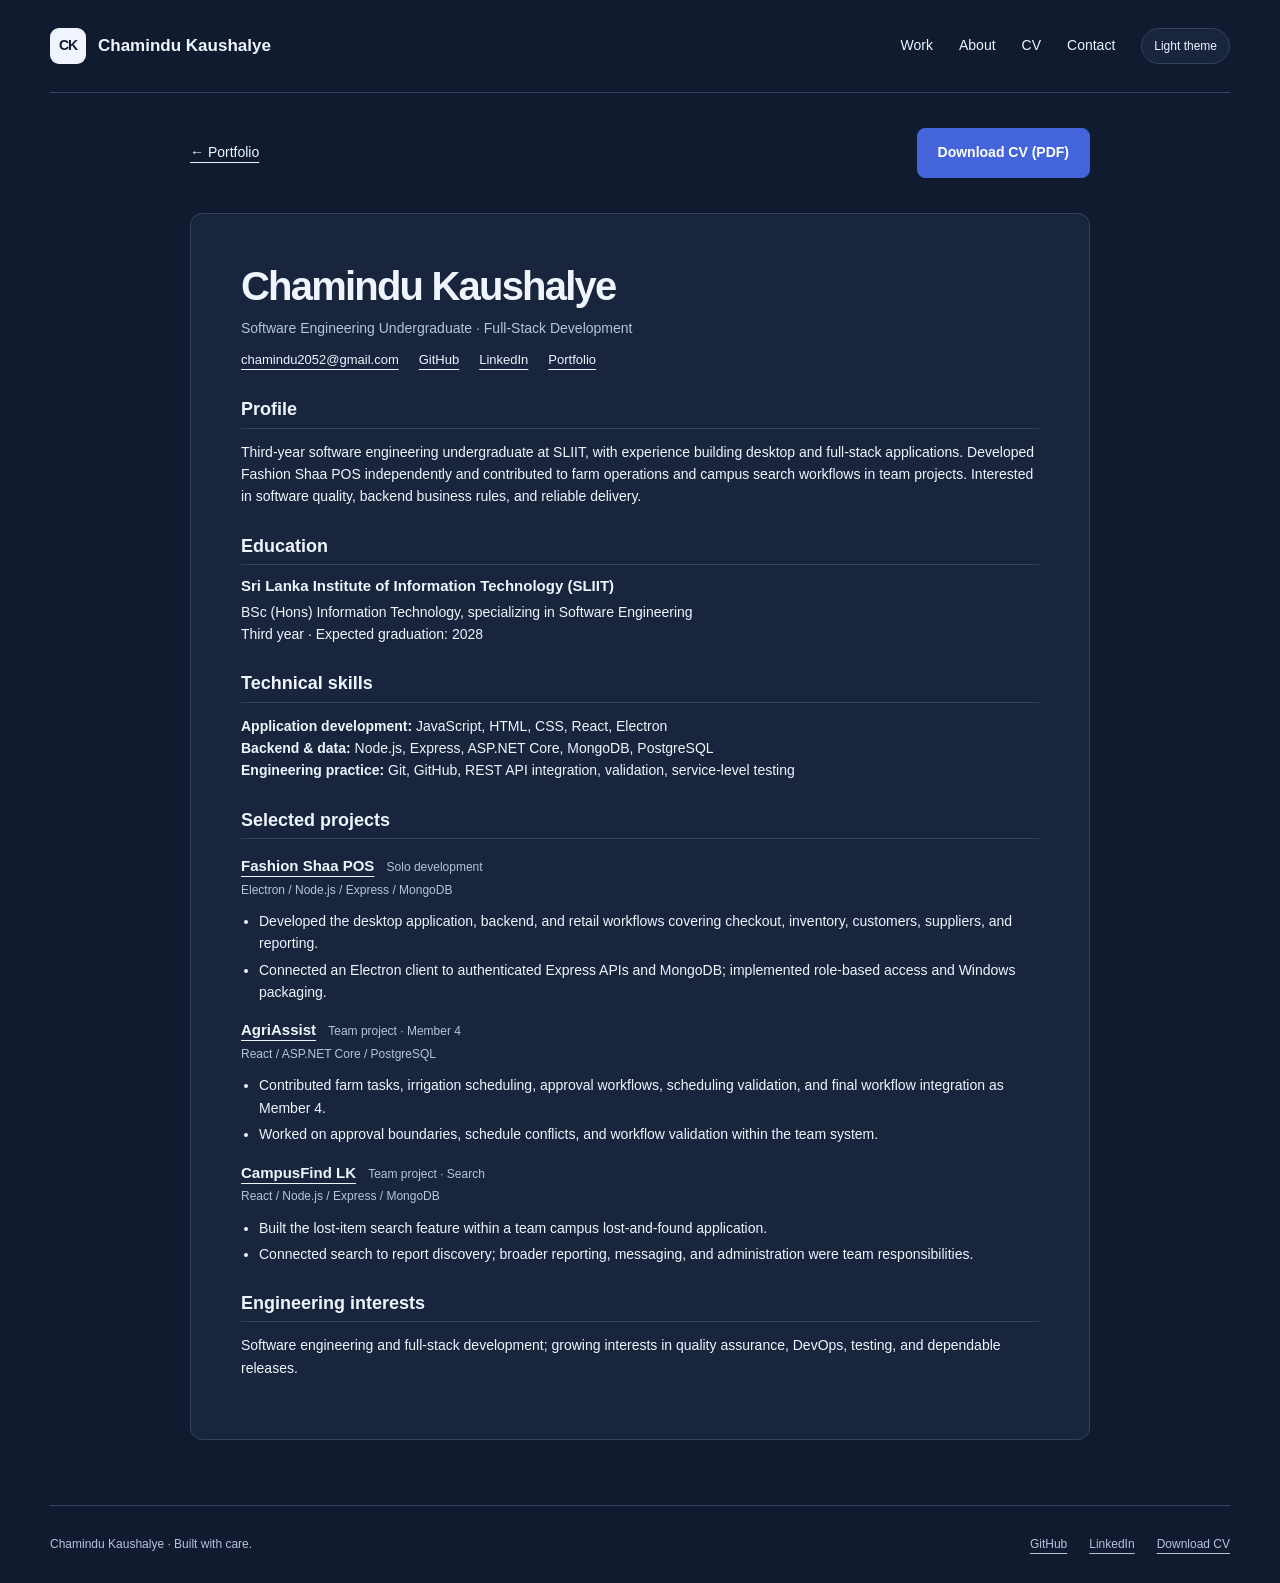
==== cv.html @ 10dbf145 "Build engineering workbench portfolio with project case studies and CV" ====
<!doctype html><html lang="en"><head><meta charset="utf-8"><meta name="viewport" content="width=device-width,initial-scale=1"><title>CV | Chamindu Kaushalye</title><meta name="description" content="Education, skills, and selected projects by Chamindu Kaushalye."><meta name="theme-color" content="#101b30"><meta property="og:title" content="CV | Chamindu Kaushalye"><meta property="og:description" content="Education, skills, and selected projects by Chamindu Kaushalye."><meta property="og:type" content="website"><meta property="og:url" content="https://kaushalye1234.github.io/Personal-Portfolio-Website/cv.html"><meta property="og:image" content="https://kaushalye1234.github.io/Personal-Portfolio-Website/assets/pos-checkout.png"><meta name="twitter:card" content="summary_large_image"><link rel="canonical" href="https://kaushalye1234.github.io/Personal-Portfolio-Website/cv.html"><link rel="icon" href="favicon.svg"><link rel="stylesheet" href="style.css"><script src="script.js" defer></script></head><body><a class="skip" href="#main">Skip to content</a><header class="site-header wrap"><a class="brand" href="index.html"><span class="brand-icon" aria-hidden="true">CK</span><span>Chamindu Kaushalye</span></a><nav aria-label="Main"><a href="index.html#work">Work</a><a href="index.html#about">About</a><a href="cv.html">CV</a><a href="index.html#contact">Contact</a><button class="theme-toggle" type="button" hidden>Light theme</button></nav></header><main id="main" class="wrap cv-page"><div class="cv-toolbar"><a href="index.html">← Portfolio</a><a class="button primary" href="assets/Chamindu-Kaushalye-CV.pdf" download>Download CV (PDF)</a></div><article class="resume"><h1>Chamindu Kaushalye</h1><p class="resume-title">Software Engineering Undergraduate · Full-Stack Development</p><div class="resume-links"><a href="mailto:chamindu2052@gmail.com">chamindu2052@gmail.com</a><a href="https://github.com/kaushalye1234">GitHub</a><a href="https://www.linkedin.com/in/chamindu-kaushalya-gunarathne-991829351/">LinkedIn</a><a href="https://kaushalye1234.github.io/Personal-Portfolio-Website/">Portfolio</a></div><section><h2>Profile</h2><p>Third-year software engineering undergraduate at SLIIT, with experience building desktop and full-stack applications. Developed Fashion Shaa POS independently and contributed to farm operations and campus search workflows in team projects. Interested in software quality, backend business rules, and reliable delivery.</p></section><section><h2>Education</h2><h3>Sri Lanka Institute of Information Technology (SLIIT)</h3><p>BSc (Hons) Information Technology, specializing in Software Engineering<br>Third year · Expected graduation: 2028</p></section><section><h2>Technical skills</h2><p><strong>Application development:</strong> JavaScript, HTML, CSS, React, Electron<br><strong>Backend & data:</strong> Node.js, Express, ASP.NET Core, MongoDB, PostgreSQL<br><strong>Engineering practice:</strong> Git, GitHub, REST API integration, validation, service-level testing</p></section><section><h2>Selected projects</h2><div class="resume-project"><h3><a href="https://github.com/kaushalye1234/POS-">Fashion Shaa POS</a> <span>Solo development</span></h3><p class="resume-stack">Electron / Node.js / Express / MongoDB</p><ul><li>Developed the desktop application, backend, and retail workflows covering checkout, inventory, customers, suppliers, and reporting.</li><li>Connected an Electron client to authenticated Express APIs and MongoDB; implemented role-based access and Windows packaging.</li></ul></div><div class="resume-project"><h3><a href="https://github.com/kaushalye1234/Intelligent-Pre-Cultivation-Farm-Planning-and-Management-System">AgriAssist</a> <span>Team project · Member 4</span></h3><p class="resume-stack">React / ASP.NET Core / PostgreSQL</p><ul><li>Contributed farm tasks, irrigation scheduling, approval workflows, scheduling validation, and final workflow integration as Member 4.</li><li>Worked on approval boundaries, schedule conflicts, and workflow validation within the team system.</li></ul></div><div class="resume-project"><h3><a href="https://github.com/kaushalye1234/Mini-Hackathon">CampusFind LK</a> <span>Team project · Search</span></h3><p class="resume-stack">React / Node.js / Express / MongoDB</p><ul><li>Built the lost-item search feature within a team campus lost-and-found application.</li><li>Connected search to report discovery; broader reporting, messaging, and administration were team responsibilities.</li></ul></div></section><section><h2>Engineering interests</h2><p>Software engineering and full-stack development; growing interests in quality assurance, DevOps, testing, and dependable releases.</p></section></article></main><footer class="wrap"><span>Chamindu Kaushalye · Built with care.</span><div><a href="https://github.com/kaushalye1234">GitHub</a><a href="https://www.linkedin.com/in/chamindu-kaushalya-gunarathne-991829351/">LinkedIn</a><a href="assets/Chamindu-Kaushalye-CV.pdf" download>Download CV</a></div></footer></body></html>
---- style.css ----
:root{color-scheme:dark;--bg:#101b30;--surface:#18253c;--text:#eff4ff;--muted:#b5c3db;--line:#33435e;--accent:#9baeff;--blue:#6587fa;--mint:#61d7c5;--violet:#bba5ff;--shadow:0 24px 65px #050c1938}
*{box-sizing:border-box}
html{scroll-behavior:smooth;scroll-padding-top:28px}
body{margin:0;background:var(--bg);color:var(--text);font:16px/1.7 'Segoe UI',Arial,sans-serif}
body.light{color-scheme:light;--bg:#f5f7fc;--surface:#fff;--text:#172641;--muted:#51617b;--line:#ccd5e5;--accent:#304dc5;--blue:#304dc5;--mint:#137968;--violet:#7953bd;--shadow:0 24px 65px #22345712}
a{color:inherit;text-underline-offset:5px}
a:hover{color:var(--accent)}
button{font:inherit;cursor:pointer;color:inherit}
a,button{-webkit-tap-highlight-color:transparent}
a:focus-visible,button:focus-visible,summary:focus-visible{outline:3px solid var(--mint);outline-offset:5px}
button:disabled{opacity:.4;cursor:default}
button[hidden]{display:none}
.wrap{width:min(1180px,calc(100% - 80px));margin-inline:auto}
h1,h2,h3,p{margin-top:0}
h1,h2,h3{line-height:1.12;letter-spacing:-.045em}
h1{font-size:clamp(44px,6.1vw,82px);font-weight:650;margin-bottom:28px}
h2{font-size:clamp(32px,4vw,49px);font-weight:600;margin-bottom:25px}
h3{font-size:25px;font-weight:600;line-height:1.25}
p{margin-bottom:20px}
.muted{color:var(--muted)}
.kicker{font-size:13px;font-weight:600;color:var(--mint);letter-spacing:.02em;margin-bottom:18px}
.skip{position:fixed;left:16px;top:-90px;z-index:100;background:var(--surface);padding:12px}
.skip:focus{top:12px}
.site-header{display:flex;justify-content:space-between;align-items:center;gap:24px;padding-block:28px;border-bottom:1px solid var(--line)}
.brand{display:flex;align-items:center;gap:12px;text-decoration:none;font-size:17px;font-weight:650;white-space:nowrap}
.brand-icon{display:grid;place-items:center;width:36px;height:36px;background:var(--text);color:var(--bg);font-size:14px;border-radius:9px;letter-spacing:-1px}
nav{display:flex;align-items:center;gap:26px;font-size:14px}
nav a{text-decoration:none}
.theme-toggle{border:1px solid var(--line);border-radius:30px;padding:7px 12px;background:var(--surface);font-size:12px;min-height:36px}
.hero{display:grid;grid-template-columns:1.1fr 1fr;align-items:center;gap:30px;min-height:690px;padding-block:90px}
.hero-copy{position:relative;z-index:2}
.hero-intro{font-size:20px;max-width:510px;color:var(--muted)}
.hero .muted{max-width:450px;font-size:15px}
.actions{display:flex;flex-wrap:wrap;align-items:center;gap:15px;margin-top:28px}
.button{display:inline-flex;align-items:center;justify-content:center;gap:12px;padding:12px 20px;border:1px solid var(--line);border-radius:8px;text-decoration:none;font-size:14px;font-weight:600;min-height:46px;background:var(--surface)}
.button:hover{border-color:var(--accent)}
.button.primary{background:#4464db;border-color:#4464db;color:white}
.button.primary:hover{background:#3656cb}
.workbench{position:relative;min-width:0;height:410px;perspective:1100px;isolation:isolate}
.bench-orbit{position:absolute;inset:25% 15%;border:1px solid var(--line);border-radius:50%;transform:rotateX(55deg) rotateZ(-20deg);z-index:-1}
.bench-screen{position:absolute;width:84%;border:1px solid #667ca4;border-radius:9px;background:#1c2943;overflow:hidden;box-shadow:0 30px 45px #0004;transform:rotateY(-17deg) rotateX(9deg) rotateZ(-6deg);transform-origin:center}
.bench-screen>span{display:flex;align-items:center;gap:10px;height:30px;padding:5px 12px;color:#d3dff5;font-size:10px}
.bench-screen b{color:#8be6d8}
.bench-screen img{display:block;width:100%;height:auto}
.bench-back{width:68%;left:26%;top:0;border-color:#70a89f}
.bench-middle{width:74%;left:16%;top:70px;border-color:#b8a0ed}
.bench-front{left:0;top:140px;border-color:#849dff}
.bench-caption{position:absolute;bottom:-55px;right:0;font-size:12px;color:var(--muted)}
.section{padding-block:85px;border-top:1px solid var(--line)}
.section-heading{display:flex;justify-content:space-between;align-items:end;gap:35px;margin-bottom:38px}
.section-heading h2{margin:0}
.section-heading>p{color:var(--muted);font-size:14px;margin:0;max-width:370px}
.project{background:var(--surface);border:1px solid var(--line);border-radius:16px;overflow:hidden;padding:30px}
.project h3{font-size:31px;margin-bottom:16px}
.project h3 a{text-decoration:none}
.project-headline{font-size:20px;line-height:1.45;color:var(--text)!important}
.project-copy>p:not(.kicker){color:var(--muted);font-size:15px}
.project-copy .kicker{font-size:12px}
.violet{--project-color:var(--violet)}
.mint{--project-color:var(--mint)}
.blue{--project-color:var(--blue)}
.project .kicker,.case-hero .kicker{color:var(--project-color)}
.featured{display:grid;grid-template-columns:.85fr 1fr;gap:42px;align-items:center;padding:40px;margin-bottom:25px;border-top:3px solid var(--violet)}
.featured h3{font-size:38px}
.project-pair{display:grid;grid-template-columns:1fr 1fr;gap:25px}
.project-pair .project{display:flex;flex-direction:column;border-top:3px solid var(--project-color)}
.project-pair .screen,.search-illustration{margin-top:auto}
.tags{display:flex;gap:8px;flex-wrap:wrap;list-style:none;padding:0;margin:22px 0}
.tags li{padding:3px 9px;border:1px solid var(--line);border-radius:5px;font-size:11px;color:var(--muted)}
.text-link{display:inline-block;margin:5px 0 25px;font-size:14px;font-weight:600}
.screen{margin:0;max-width:560px;width:100%;min-width:0}
.screen a{display:block;border-radius:8px;overflow:hidden;border:1px solid var(--line);background:#101827}
.screen img{display:block;width:100%;height:auto;aspect-ratio:auto}
.screen figcaption{display:flex;justify-content:space-between;gap:15px;flex-wrap:wrap;font-size:12px;margin-top:10px;color:var(--muted)}
.screen figcaption>span{font-size:11px}
.search-illustration{display:flex;align-items:center;flex-direction:column;gap:8px;padding:30px 12px;border:1px solid var(--line);border-radius:8px;color:var(--muted);font-size:14px}
.search-illustration strong{color:var(--text)}
.about{display:grid;grid-template-columns:.8fr 1.2fr;gap:90px}
.about-copy{max-width:660px}
.about-copy p{color:var(--muted)}
.about-copy .large{font-size:21px;line-height:1.65;color:var(--text)}
.identity-mark{color:var(--line);font-weight:750;font-size:120px;line-height:1.2;letter-spacing:-12px;margin-top:45px}
.identity-mark span{display:block;font-size:12px;letter-spacing:0;color:var(--muted);font-weight:400;margin-top:10px}
.facts{display:grid;grid-template-columns:1fr 1fr;gap:25px;margin:30px 0}
.facts div:last-child{grid-column:1/-1}
.facts dt{font-size:12px;color:var(--muted)}
.facts dd{margin:4px 0 0;font-size:15px}
.skills-list a{display:grid;grid-template-columns:1fr 1.3fr .65fr;gap:25px;align-items:center;text-decoration:none;padding:26px 0;border-bottom:1px solid var(--line)}
.skills-list span{font-size:17px}
.skills-list strong{font-size:13px;font-weight:400;color:var(--muted)}
.skills-list small{text-align:right;color:var(--accent)}
.notes-grid{display:grid;grid-template-columns:1fr 1fr;gap:60px}
.notes-grid article{padding-top:20px}
.notes-grid p{max-width:480px;color:var(--muted)}
.notes-grid a{font-size:14px}
.note-symbol{display:block;font-size:32px;color:var(--mint);margin-bottom:18px}
.cv-banner{display:flex;justify-content:space-between;align-items:center;gap:30px}
.cv-banner p{color:var(--muted);margin-bottom:0}
.cv-banner .kicker{color:var(--mint);margin-bottom:18px}
.contact h2{font-size:clamp(42px,5.8vw,74px)}
.contact-email{font-size:clamp(17px,3vw,30px);overflow-wrap:anywhere;text-decoration:none;border-bottom:1px solid var(--accent);padding-bottom:8px}
.contact .actions{gap:30px;font-size:14px}
footer{padding-block:28px;display:flex;justify-content:space-between;gap:25px;border-top:1px solid var(--line);font-size:12px;color:var(--muted)}
footer>div{display:flex;gap:22px}
.case-page{padding-top:35px}
.back-link{font-size:14px}
.case-hero{padding:60px 0;max-width:850px}
.case-hero h1{font-size:clamp(40px,6vw,76px)}
.case-lede{font-size:clamp(24px,3vw,36px);line-height:1.35;max-width:760px}
.case-hero>p:not(.kicker):not(.case-lede){color:var(--muted);max-width:720px}
.role{padding:20px 24px;border-left:3px solid var(--project-color);background:var(--surface);font-size:15px;margin-block:28px}
.role strong{display:block;color:var(--text);margin-bottom:8px}
.case-section{border-top:1px solid var(--line);padding:55px 0}
.case-section h2{font-size:35px}
.screenshots{display:grid;grid-template-columns:repeat(auto-fit,minmax(min(100%,380px),1fr));gap:30px}
.screenshots .screen{max-width:none}
.screenshots .screen img{max-height:440px;object-fit:contain}
.provenance{font-size:13px;color:var(--muted);margin-top:25px;max-width:850px}
.provenance summary{cursor:pointer;width:fit-content;padding:5px 0}
.provenance p{margin-top:12px}
.reading{max-width:760px;color:var(--muted)}
.contribution-grid{display:grid;grid-template-columns:repeat(3,1fr);gap:35px;margin-top:35px}
.contribution-grid h3{font-size:21px}
.contribution-grid p{font-size:15px;color:var(--muted)}
.engineering{display:grid;grid-template-columns:1fr 1.1fr;gap:80px}
.engineering h3{font-size:23px;margin-top:28px}
.engineering h3:first-child{margin-top:0}
.engineering p{color:var(--muted);font-size:15px}
.architecture{margin-top:35px;display:flex;flex-direction:column;gap:28px}
.architecture div{position:relative;border:1px solid var(--line);background:var(--surface);padding:20px;text-align:center;font-size:14px;border-radius:7px}
.architecture div:not(:last-child):after{content:'↓';position:absolute;bottom:-28px;left:50%;color:var(--project-color)}
.case-bottom{display:flex;justify-content:space-between;gap:25px;padding:35px 0 65px;font-size:14px}
.gallery-open{overflow:hidden}
dialog{width:min(1120px,94vw);max-height:94dvh;overflow:auto;overscroll-behavior:contain;border:1px solid var(--line);border-radius:14px;background:var(--surface);color:var(--text);padding:22px;box-shadow:var(--shadow)}
dialog::backdrop{background:#060e20db;backdrop-filter:blur(6px)}
.gallery-header,.gallery-controls{display:flex;align-items:center;justify-content:space-between;gap:15px;margin-bottom:18px}
.gallery-header h2{font-size:23px;margin:0}
.gallery-header button,.gallery-controls button{background:var(--bg);border:1px solid var(--line);border-radius:7px;padding:9px 14px;min-height:44px}
.gallery-stage{background:#101827;border-radius:8px;overflow:hidden}
.gallery-stage img{display:block;width:100%;max-height:58dvh;object-fit:contain}
#gallery-caption{font-size:13px;color:var(--muted);margin-block:14px}
#gallery-count{font-size:13px}
#gallery-thumbs{display:flex;gap:10px;flex-wrap:wrap;margin-bottom:15px}
#gallery-thumbs button{padding:3px;background:var(--bg);border:2px solid var(--line);border-radius:5px}
#gallery-thumbs button[aria-current=true]{border-color:var(--mint)}
#gallery-thumbs img{width:75px;height:48px;object-fit:contain;display:block}
#gallery-original{font-size:13px}
.cv-page{max-width:900px;padding-bottom:65px}
.cv-toolbar{display:flex;justify-content:space-between;align-items:center;gap:20px;padding:35px 0;font-size:14px}
.resume{border:1px solid var(--line);border-radius:12px;padding:50px;background:var(--surface)}
.resume h1{font-size:40px;margin-bottom:8px}
.resume-title{font-size:16px;color:var(--muted);margin-bottom:12px}
.resume-links{display:flex;flex-wrap:wrap;gap:8px 20px;font-size:13px}
.resume section{margin-top:28px}
.resume h2{font-size:18px;letter-spacing:0;border-bottom:1px solid var(--line);padding-bottom:8px;margin-bottom:12px}
.resume h3{font-size:15px;letter-spacing:0;margin-bottom:5px}
.resume p,.resume li{font-size:14px;line-height:1.6}
.resume p{margin-bottom:10px}
.resume-project{margin-top:18px}
.resume-project h3 span{font-size:12px;font-weight:400;color:var(--muted);display:inline-block;margin-left:8px}
.resume-stack{color:var(--muted);font-size:12px!important}
.resume ul{padding-left:18px;margin:6px 0}
.resume li{margin-bottom:4px}
@keyframes assemble{from{opacity:0;translate:0 25px;rotate:0 1 0 -12deg}
to{opacity:1;translate:0 0;rotate:0 1 0 0deg}
}
@keyframes gallery-enter{from{opacity:0;transform:perspective(1000px) rotateX(5deg) translateY(15px)}
to{opacity:1;transform:none}
}
@media(prefers-reduced-motion:no-preference){.bench-screen{animation:assemble 1s cubic-bezier(.2,.8,.2,1) both}
.bench-middle{animation-delay:.08s}
.bench-front{animation-delay:.16s}
dialog[open]{animation:gallery-enter .25s ease-out}
@media(hover:hover) and (pointer:fine){.bench-screen{transition:transform .4s}
.workbench:hover .bench-front{transform:rotateY(-8deg) rotateX(4deg) rotateZ(-3deg)}
}
}
@media(prefers-reduced-motion:reduce){html{scroll-behavior:auto}
*,*:before,*:after{animation:none!important;transition:none!important}
}
@media(max-width:1050px){.wrap{width:calc(100% - 56px)}
nav{gap:17px}
.brand{font-size:15px}
.hero{min-height:620px;padding-block:65px;gap:20px}
.workbench{height:350px}
.bench-front{top:125px}
.bench-middle{top:65px}
.featured{gap:26px;padding:28px}
.featured h3{font-size:32px}
.about{gap:45px}
.engineering{gap:40px}
.cv-banner{align-items:start;flex-direction:column}
.cv-banner .actions{margin-top:0}
}
@media(max-width:760px){.wrap{width:calc(100% - 40px)}
.site-header{flex-wrap:wrap;gap:20px;padding-block:22px}
nav{width:100%;justify-content:space-between;gap:12px}
.brand{font-size:18px}
.hero{grid-template-columns:1fr;padding-block:50px 60px;gap:45px}
.hero h1{font-size:clamp(46px,9vw,65px)}
.hero-intro{font-size:19px}
.workbench{height:370px;max-width:450px;width:90%;margin:0 auto}
.bench-front{top:120px}
.bench-caption{bottom:-8px}
.section{padding-block:55px}
.section-heading{align-items:start;flex-direction:column;gap:18px}
.featured,.project-pair,.about,.notes-grid,.engineering{grid-template-columns:1fr}
.featured{gap:5px}
.project-pair{gap:20px}
.project{padding:25px}
.project .screen{max-width:560px;margin-inline:auto}
.about{gap:30px}
.identity-mark{display:none}
.about-copy .large{font-size:19px}
.skills-list a{grid-template-columns:1fr;gap:7px}
.skills-list small{text-align:left}
.notes-grid{gap:25px}
.notes-grid h3{font-size:23px}
.case-hero{padding-block:40px}
.case-section{padding-block:40px}
.contribution-grid{grid-template-columns:1fr;gap:15px}
.engineering{gap:40px}
.case-bottom{flex-direction:column;gap:25px}
.resume{padding:25px}
.resume h1{font-size:31px}
.resume-project h3 span{display:block;margin:5px 0}
footer{flex-direction:column}
.gallery-header h2{font-size:19px}
dialog{padding:15px}
.gallery-controls button{padding:8px;font-size:13px}
.gallery-stage img{max-height:50dvh}
}
@media(max-width:390px){.wrap{width:calc(100% - 32px)}
nav{font-size:13px;gap:8px}
.theme-toggle{font-size:11px;padding:7px}
.brand{font-size:16px}
.hero h1{font-size:44px}
.workbench{height:295px;width:94%}
.bench-front{top:100px}
.bench-middle{top:50px}
.bench-caption{bottom:-5px}
.project{padding:20px}
.project h3{font-size:29px}
.button{padding:11px 15px}
.facts{grid-template-columns:1fr}
.cv-toolbar{flex-wrap:wrap}
.resume{padding:20px}
.resume h1{font-size:27px}
.gallery-header h2{font-size:17px}
}
@page{size:A4;margin:13mm 15mm}
@media print{html,body{background:white!important;color:#172641!important;font-family:Arial,sans-serif}
.site-header,footer,.skip,.cv-toolbar{display:none!important}
.cv-page{width:100%;max-width:none;padding:0}
.resume{padding:0;border:0;border-radius:0;background:white;color:#172641}
.resume h1{font-size:25pt;line-height:1.1;margin-bottom:5pt}
.resume-title{font-size:10pt;margin-bottom:7pt;color:#425370}
.resume-links{font-size:9pt;gap:14pt}
.resume section{margin-top:13pt}
.resume h2{font-size:11pt;padding-bottom:4pt;margin-bottom:7pt;border-color:#c7d1df}
.resume h3{font-size:10pt}
.resume p,.resume li{font-size:9.3pt;line-height:1.43}
.resume p{margin-bottom:6pt}
.resume-project{margin-top:9pt;break-inside:avoid}
.resume-project h3 span{font-size:8.5pt;margin-left:5pt;color:#425370}
.resume-stack{font-size:8.5pt!important;color:#425370}
.resume ul{margin-block:3pt;padding-left:13pt}
.resume li{margin-bottom:3pt}
a{color:inherit;text-decoration:none}
.resume-links a{text-decoration:underline}
}

@media print{:root,html,body{color-scheme:light!important}
@page{background:white}
}
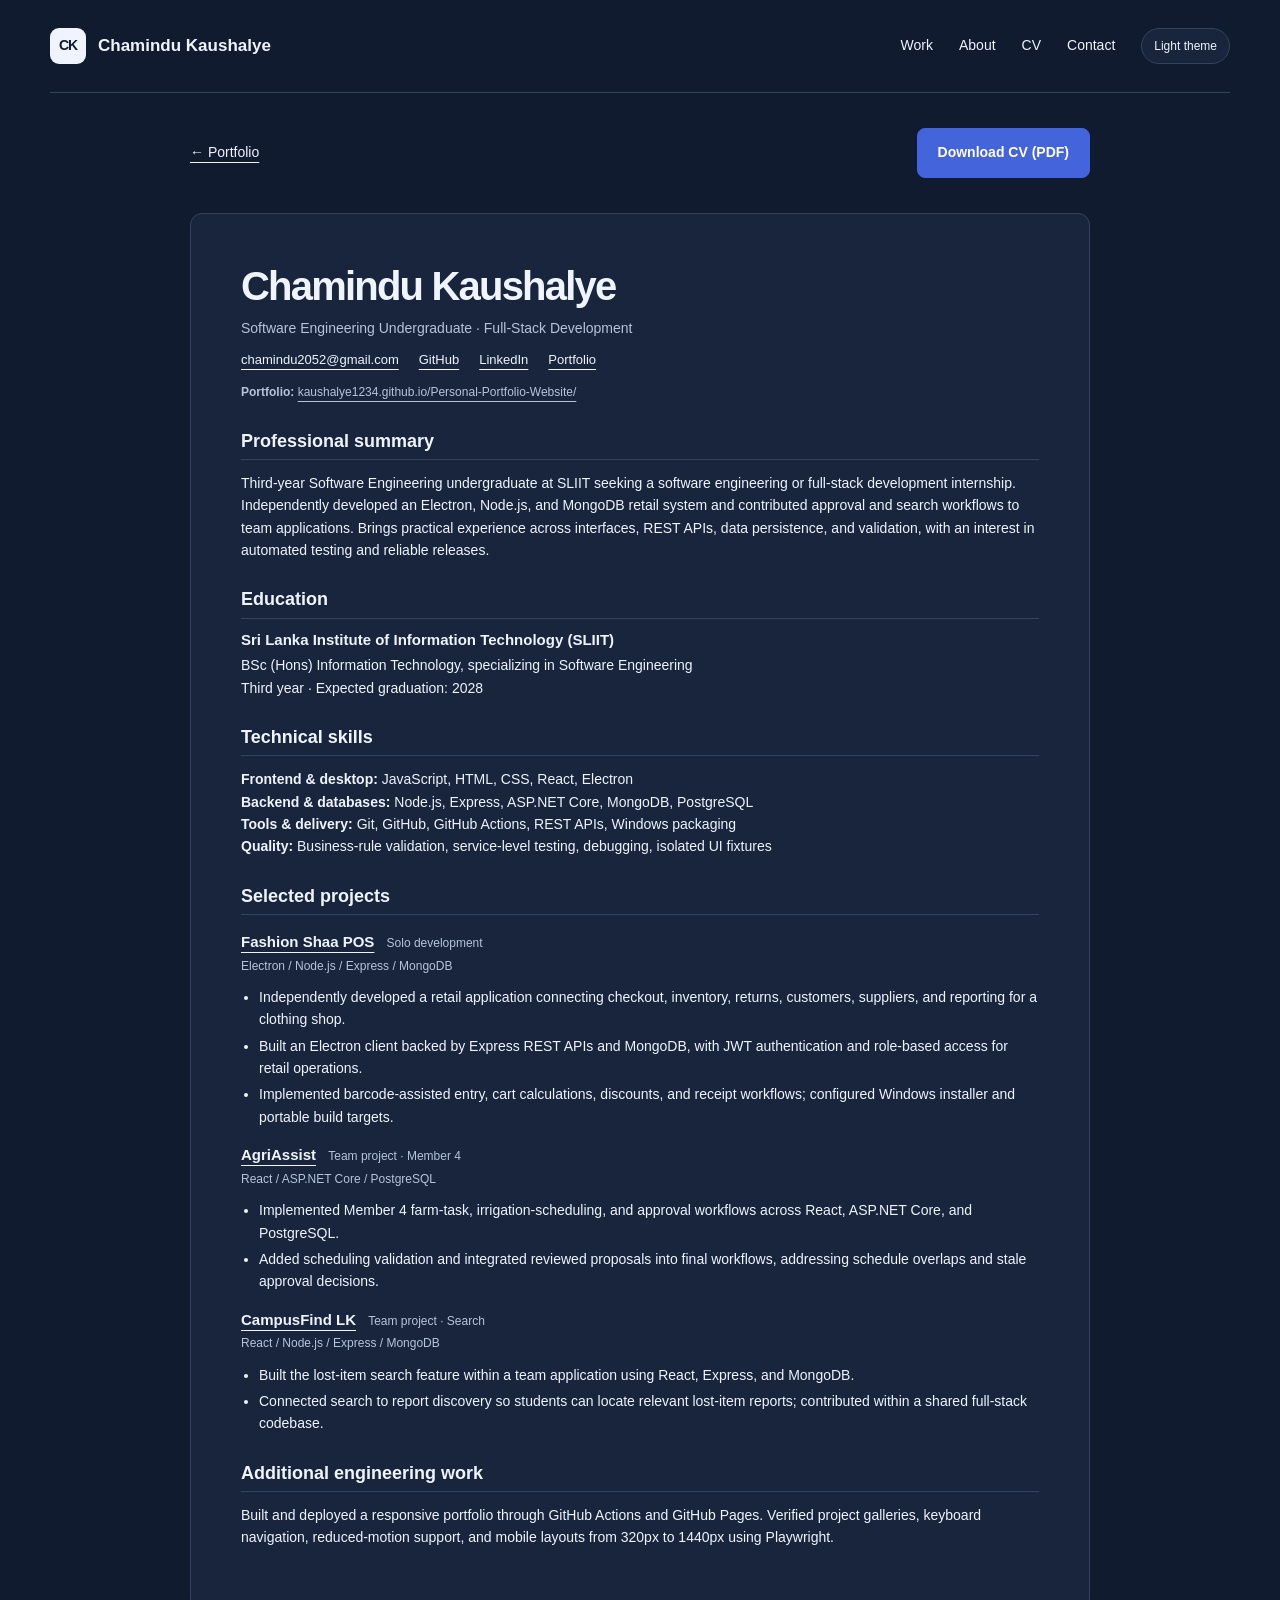
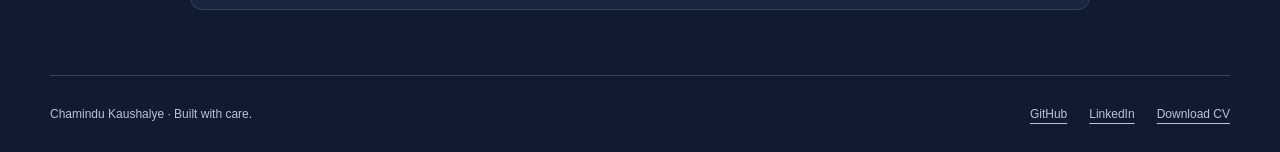
==== commit 1d7bf56d: "Strengthen recruitment CV and feature live portfolio link" ====
--- a/cv.html
+++ b/cv.html
@@ -1 +1 @@
-<!doctype html><html lang="en"><head><meta charset="utf-8"><meta name="viewport" content="width=device-width,initial-scale=1"><title>CV | Chamindu Kaushalye</title><meta name="description" content="Education, skills, and selected projects by Chamindu Kaushalye."><meta name="theme-color" content="#101b30"><meta property="og:title" content="CV | Chamindu Kaushalye"><meta property="og:description" content="Education, skills, and selected projects by Chamindu Kaushalye."><meta property="og:type" content="website"><meta property="og:url" content="https://kaushalye1234.github.io/Personal-Portfolio-Website/cv.html"><meta property="og:image" content="https://kaushalye1234.github.io/Personal-Portfolio-Website/assets/pos-checkout.png"><meta name="twitter:card" content="summary_large_image"><link rel="canonical" href="https://kaushalye1234.github.io/Personal-Portfolio-Website/cv.html"><link rel="icon" href="favicon.svg"><link rel="stylesheet" href="style.css"><script src="script.js" defer></script></head><body><a class="skip" href="#main">Skip to content</a><header class="site-header wrap"><a class="brand" href="index.html"><span class="brand-icon" aria-hidden="true">CK</span><span>Chamindu Kaushalye</span></a><nav aria-label="Main"><a href="index.html#work">Work</a><a href="index.html#about">About</a><a href="cv.html">CV</a><a href="index.html#contact">Contact</a><button class="theme-toggle" type="button" hidden>Light theme</button></nav></header><main id="main" class="wrap cv-page"><div class="cv-toolbar"><a href="index.html">← Portfolio</a><a class="button primary" href="assets/Chamindu-Kaushalye-CV.pdf" download>Download CV (PDF)</a></div><article class="resume"><h1>Chamindu Kaushalye</h1><p class="resume-title">Software Engineering Undergraduate · Full-Stack Development</p><div class="resume-links"><a href="mailto:chamindu2052@gmail.com">chamindu2052@gmail.com</a><a href="https://github.com/kaushalye1234">GitHub</a><a href="https://www.linkedin.com/in/chamindu-kaushalya-gunarathne-991829351/">LinkedIn</a><a href="https://kaushalye1234.github.io/Personal-Portfolio-Website/">Portfolio</a></div><section><h2>Profile</h2><p>Third-year software engineering undergraduate at SLIIT, with experience building desktop and full-stack applications. Developed Fashion Shaa POS independently and contributed to farm operations and campus search workflows in team projects. Interested in software quality, backend business rules, and reliable delivery.</p></section><section><h2>Education</h2><h3>Sri Lanka Institute of Information Technology (SLIIT)</h3><p>BSc (Hons) Information Technology, specializing in Software Engineering<br>Third year · Expected graduation: 2028</p></section><section><h2>Technical skills</h2><p><strong>Application development:</strong> JavaScript, HTML, CSS, React, Electron<br><strong>Backend & data:</strong> Node.js, Express, ASP.NET Core, MongoDB, PostgreSQL<br><strong>Engineering practice:</strong> Git, GitHub, REST API integration, validation, service-level testing</p></section><section><h2>Selected projects</h2><div class="resume-project"><h3><a href="https://github.com/kaushalye1234/POS-">Fashion Shaa POS</a> <span>Solo development</span></h3><p class="resume-stack">Electron / Node.js / Express / MongoDB</p><ul><li>Developed the desktop application, backend, and retail workflows covering checkout, inventory, customers, suppliers, and reporting.</li><li>Connected an Electron client to authenticated Express APIs and MongoDB; implemented role-based access and Windows packaging.</li></ul></div><div class="resume-project"><h3><a href="https://github.com/kaushalye1234/Intelligent-Pre-Cultivation-Farm-Planning-and-Management-System">AgriAssist</a> <span>Team project · Member 4</span></h3><p class="resume-stack">React / ASP.NET Core / PostgreSQL</p><ul><li>Contributed farm tasks, irrigation scheduling, approval workflows, scheduling validation, and final workflow integration as Member 4.</li><li>Worked on approval boundaries, schedule conflicts, and workflow validation within the team system.</li></ul></div><div class="resume-project"><h3><a href="https://github.com/kaushalye1234/Mini-Hackathon">CampusFind LK</a> <span>Team project · Search</span></h3><p class="resume-stack">React / Node.js / Express / MongoDB</p><ul><li>Built the lost-item search feature within a team campus lost-and-found application.</li><li>Connected search to report discovery; broader reporting, messaging, and administration were team responsibilities.</li></ul></div></section><section><h2>Engineering interests</h2><p>Software engineering and full-stack development; growing interests in quality assurance, DevOps, testing, and dependable releases.</p></section></article></main><footer class="wrap"><span>Chamindu Kaushalye · Built with care.</span><div><a href="https://github.com/kaushalye1234">GitHub</a><a href="https://www.linkedin.com/in/chamindu-kaushalya-gunarathne-991829351/">LinkedIn</a><a href="assets/Chamindu-Kaushalye-CV.pdf" download>Download CV</a></div></footer></body></html>+<!doctype html><html lang="en"><head><meta charset="utf-8"><meta name="viewport" content="width=device-width,initial-scale=1"><title>CV | Chamindu Kaushalye</title><meta name="description" content="Education, skills, and selected projects by Chamindu Kaushalye."><meta name="theme-color" content="#101b30"><meta property="og:title" content="CV | Chamindu Kaushalye"><meta property="og:description" content="Education, skills, and selected projects by Chamindu Kaushalye."><meta property="og:type" content="website"><meta property="og:url" content="https://kaushalye1234.github.io/Personal-Portfolio-Website/cv.html"><meta property="og:image" content="https://kaushalye1234.github.io/Personal-Portfolio-Website/assets/pos-checkout.png"><meta name="twitter:card" content="summary_large_image"><link rel="canonical" href="https://kaushalye1234.github.io/Personal-Portfolio-Website/cv.html"><link rel="icon" href="favicon.svg"><link rel="stylesheet" href="style.css"><script src="script.js" defer></script></head><body><a class="skip" href="#main">Skip to content</a><header class="site-header wrap"><a class="brand" href="index.html"><span class="brand-icon" aria-hidden="true">CK</span><span>Chamindu Kaushalye</span></a><nav aria-label="Main"><a href="index.html#work">Work</a><a href="index.html#about">About</a><a href="cv.html">CV</a><a href="index.html#contact">Contact</a><button class="theme-toggle" type="button" hidden>Light theme</button></nav></header><main id="main" class="wrap cv-page"><div class="cv-toolbar"><a href="index.html">← Portfolio</a><a class="button primary" href="assets/Chamindu-Kaushalye-CV.pdf" download>Download CV (PDF)</a></div><article class="resume"><h1>Chamindu Kaushalye</h1><p class="resume-title">Software Engineering Undergraduate · Full-Stack Development</p><div class="resume-links"><a href="mailto:chamindu2052@gmail.com">chamindu2052@gmail.com</a><a href="https://github.com/kaushalye1234">GitHub</a><a href="https://www.linkedin.com/in/chamindu-kaushalya-gunarathne-991829351/">LinkedIn</a><a href="https://kaushalye1234.github.io/Personal-Portfolio-Website/">Portfolio</a></div><p class="resume-portfolio"><strong>Portfolio:</strong> <a href="https://kaushalye1234.github.io/Personal-Portfolio-Website/">kaushalye1234.github.io/Personal-Portfolio-Website/</a></p><section><h2>Professional summary</h2><p>Third-year Software Engineering undergraduate at SLIIT seeking a software engineering or full-stack development internship. Independently developed an Electron, Node.js, and MongoDB retail system and contributed approval and search workflows to team applications. Brings practical experience across interfaces, REST APIs, data persistence, and validation, with an interest in automated testing and reliable releases.</p></section><section><h2>Education</h2><h3>Sri Lanka Institute of Information Technology (SLIIT)</h3><p>BSc (Hons) Information Technology, specializing in Software Engineering<br>Third year · Expected graduation: 2028</p></section><section><h2>Technical skills</h2><p><strong>Frontend & desktop:</strong> JavaScript, HTML, CSS, React, Electron<br><strong>Backend & databases:</strong> Node.js, Express, ASP.NET Core, MongoDB, PostgreSQL<br><strong>Tools & delivery:</strong> Git, GitHub, GitHub Actions, REST APIs, Windows packaging<br><strong>Quality:</strong> Business-rule validation, service-level testing, debugging, isolated UI fixtures</p></section><section><h2>Selected projects</h2><div class="resume-project"><h3><a href="https://github.com/kaushalye1234/POS-">Fashion Shaa POS</a> <span>Solo development</span></h3><p class="resume-stack">Electron / Node.js / Express / MongoDB</p><ul><li>Independently developed a retail application connecting checkout, inventory, returns, customers, suppliers, and reporting for a clothing shop.</li><li>Built an Electron client backed by Express REST APIs and MongoDB, with JWT authentication and role-based access for retail operations.</li><li>Implemented barcode-assisted entry, cart calculations, discounts, and receipt workflows; configured Windows installer and portable build targets.</li></ul></div><div class="resume-project"><h3><a href="https://github.com/kaushalye1234/Intelligent-Pre-Cultivation-Farm-Planning-and-Management-System">AgriAssist</a> <span>Team project · Member 4</span></h3><p class="resume-stack">React / ASP.NET Core / PostgreSQL</p><ul><li>Implemented Member 4 farm-task, irrigation-scheduling, and approval workflows across React, ASP.NET Core, and PostgreSQL.</li><li>Added scheduling validation and integrated reviewed proposals into final workflows, addressing schedule overlaps and stale approval decisions.</li></ul></div><div class="resume-project"><h3><a href="https://github.com/kaushalye1234/Mini-Hackathon">CampusFind LK</a> <span>Team project · Search</span></h3><p class="resume-stack">React / Node.js / Express / MongoDB</p><ul><li>Built the lost-item search feature within a team application using React, Express, and MongoDB.</li><li>Connected search to report discovery so students can locate relevant lost-item reports; contributed within a shared full-stack codebase.</li></ul></div></section><section><h2>Additional engineering work</h2><p>Built and deployed a responsive portfolio through GitHub Actions and GitHub Pages. Verified project galleries, keyboard navigation, reduced-motion support, and mobile layouts from 320px to 1440px using Playwright.</p></section></article></main><footer class="wrap"><span>Chamindu Kaushalye · Built with care.</span><div><a href="https://github.com/kaushalye1234">GitHub</a><a href="https://www.linkedin.com/in/chamindu-kaushalya-gunarathne-991829351/">LinkedIn</a><a href="assets/Chamindu-Kaushalye-CV.pdf" download>Download CV</a></div></footer></body></html>
--- a/style.css
+++ b/style.css
@@ -273,3 +273,5 @@
 @media print{:root,html,body{color-scheme:light!important}
 @page{background:white}
 }
+.resume-portfolio{font-size:12px!important;overflow-wrap:anywhere;margin-top:12px;color:var(--muted)}
+@media print{.resume-portfolio{font-size:8.5pt!important;margin-top:7pt;margin-bottom:0;color:#425370}.resume section{margin-top:11pt}.resume p,.resume li{font-size:9.1pt;line-height:1.4}}
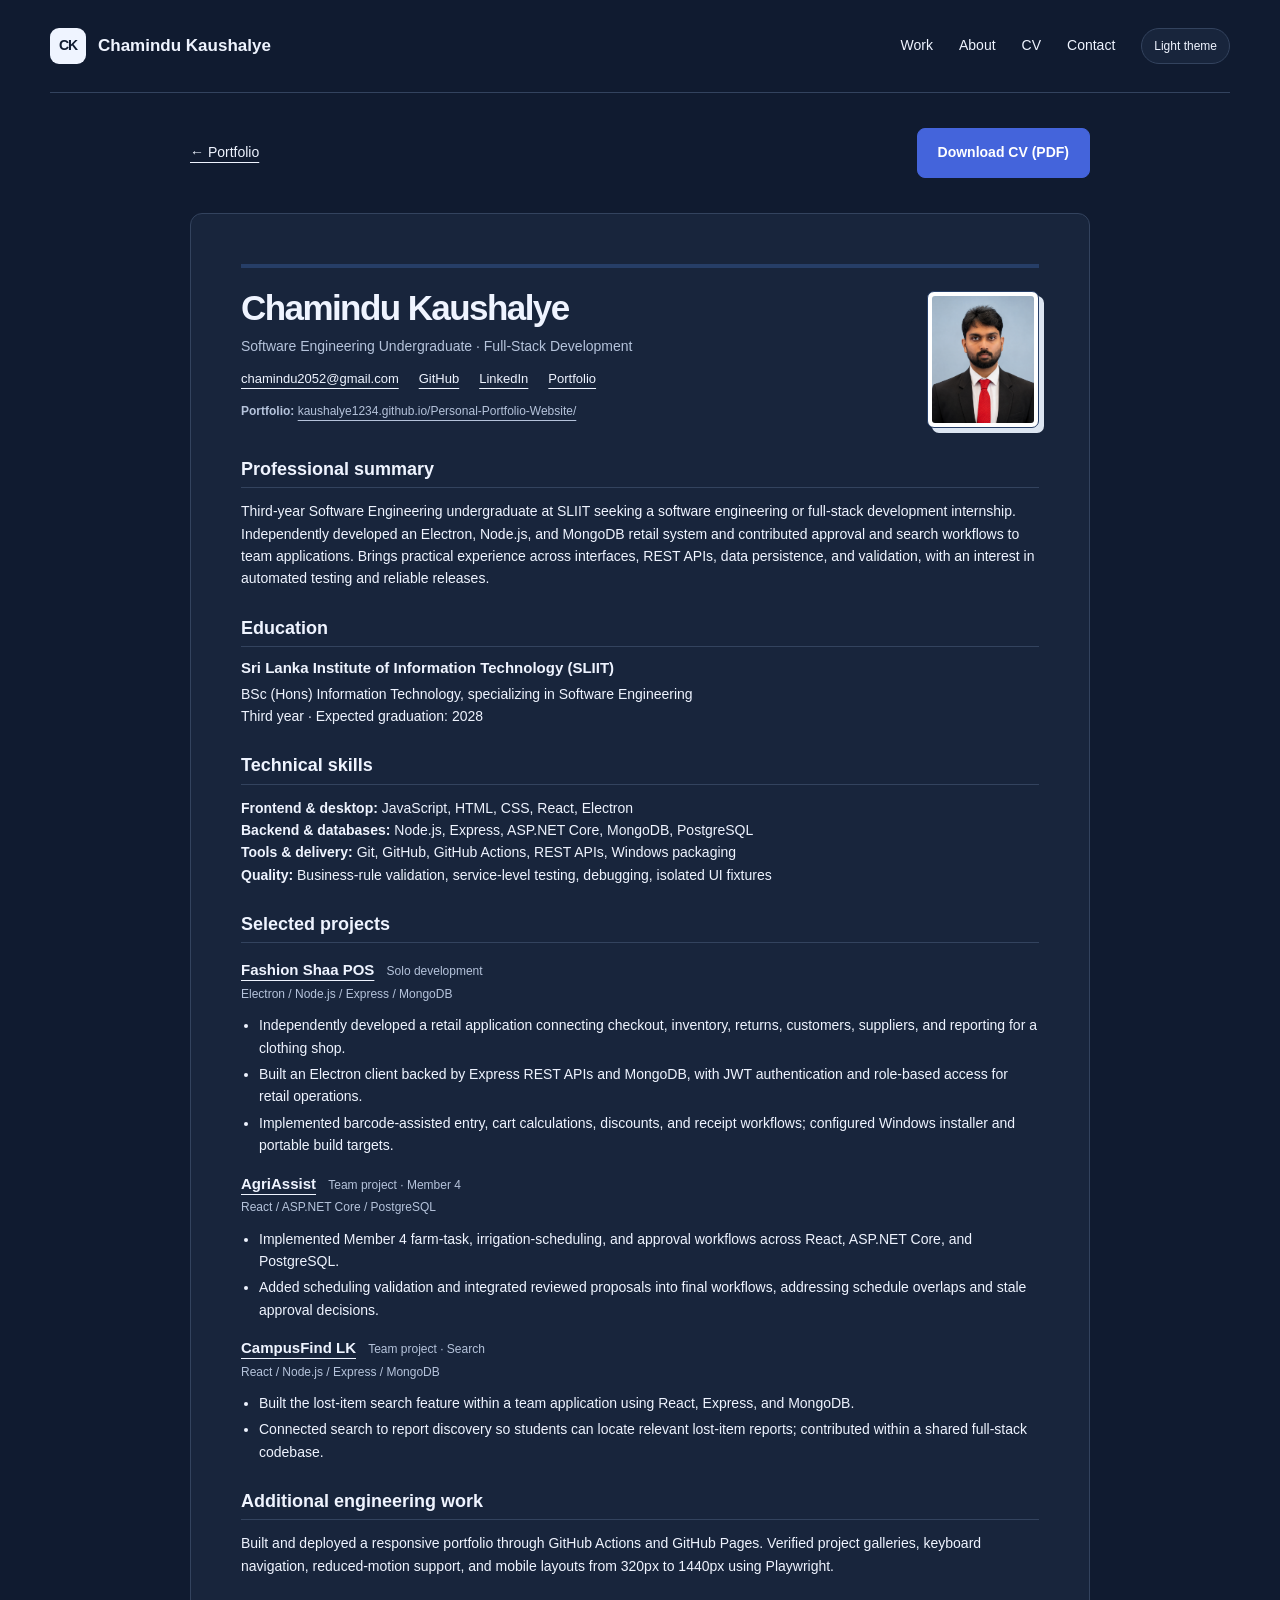
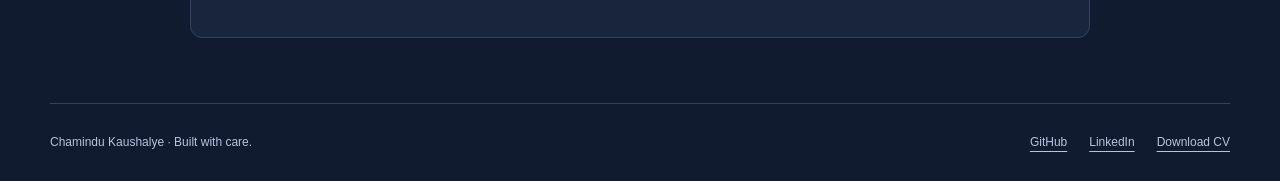
==== commit ea511f9c: "Add professional portrait and framed photo CV header" ====
--- a/cv.html
+++ b/cv.html
@@ -1 +1 @@
-<!doctype html><html lang="en"><head><meta charset="utf-8"><meta name="viewport" content="width=device-width,initial-scale=1"><title>CV | Chamindu Kaushalye</title><meta name="description" content="Education, skills, and selected projects by Chamindu Kaushalye."><meta name="theme-color" content="#101b30"><meta property="og:title" content="CV | Chamindu Kaushalye"><meta property="og:description" content="Education, skills, and selected projects by Chamindu Kaushalye."><meta property="og:type" content="website"><meta property="og:url" content="https://kaushalye1234.github.io/Personal-Portfolio-Website/cv.html"><meta property="og:image" content="https://kaushalye1234.github.io/Personal-Portfolio-Website/assets/pos-checkout.png"><meta name="twitter:card" content="summary_large_image"><link rel="canonical" href="https://kaushalye1234.github.io/Personal-Portfolio-Website/cv.html"><link rel="icon" href="favicon.svg"><link rel="stylesheet" href="style.css"><script src="script.js" defer></script></head><body><a class="skip" href="#main">Skip to content</a><header class="site-header wrap"><a class="brand" href="index.html"><span class="brand-icon" aria-hidden="true">CK</span><span>Chamindu Kaushalye</span></a><nav aria-label="Main"><a href="index.html#work">Work</a><a href="index.html#about">About</a><a href="cv.html">CV</a><a href="index.html#contact">Contact</a><button class="theme-toggle" type="button" hidden>Light theme</button></nav></header><main id="main" class="wrap cv-page"><div class="cv-toolbar"><a href="index.html">← Portfolio</a><a class="button primary" href="assets/Chamindu-Kaushalye-CV.pdf" download>Download CV (PDF)</a></div><article class="resume"><h1>Chamindu Kaushalye</h1><p class="resume-title">Software Engineering Undergraduate · Full-Stack Development</p><div class="resume-links"><a href="mailto:chamindu2052@gmail.com">chamindu2052@gmail.com</a><a href="https://github.com/kaushalye1234">GitHub</a><a href="https://www.linkedin.com/in/chamindu-kaushalya-gunarathne-991829351/">LinkedIn</a><a href="https://kaushalye1234.github.io/Personal-Portfolio-Website/">Portfolio</a></div><p class="resume-portfolio"><strong>Portfolio:</strong> <a href="https://kaushalye1234.github.io/Personal-Portfolio-Website/">kaushalye1234.github.io/Personal-Portfolio-Website/</a></p><section><h2>Professional summary</h2><p>Third-year Software Engineering undergraduate at SLIIT seeking a software engineering or full-stack development internship. Independently developed an Electron, Node.js, and MongoDB retail system and contributed approval and search workflows to team applications. Brings practical experience across interfaces, REST APIs, data persistence, and validation, with an interest in automated testing and reliable releases.</p></section><section><h2>Education</h2><h3>Sri Lanka Institute of Information Technology (SLIIT)</h3><p>BSc (Hons) Information Technology, specializing in Software Engineering<br>Third year · Expected graduation: 2028</p></section><section><h2>Technical skills</h2><p><strong>Frontend & desktop:</strong> JavaScript, HTML, CSS, React, Electron<br><strong>Backend & databases:</strong> Node.js, Express, ASP.NET Core, MongoDB, PostgreSQL<br><strong>Tools & delivery:</strong> Git, GitHub, GitHub Actions, REST APIs, Windows packaging<br><strong>Quality:</strong> Business-rule validation, service-level testing, debugging, isolated UI fixtures</p></section><section><h2>Selected projects</h2><div class="resume-project"><h3><a href="https://github.com/kaushalye1234/POS-">Fashion Shaa POS</a> <span>Solo development</span></h3><p class="resume-stack">Electron / Node.js / Express / MongoDB</p><ul><li>Independently developed a retail application connecting checkout, inventory, returns, customers, suppliers, and reporting for a clothing shop.</li><li>Built an Electron client backed by Express REST APIs and MongoDB, with JWT authentication and role-based access for retail operations.</li><li>Implemented barcode-assisted entry, cart calculations, discounts, and receipt workflows; configured Windows installer and portable build targets.</li></ul></div><div class="resume-project"><h3><a href="https://github.com/kaushalye1234/Intelligent-Pre-Cultivation-Farm-Planning-and-Management-System">AgriAssist</a> <span>Team project · Member 4</span></h3><p class="resume-stack">React / ASP.NET Core / PostgreSQL</p><ul><li>Implemented Member 4 farm-task, irrigation-scheduling, and approval workflows across React, ASP.NET Core, and PostgreSQL.</li><li>Added scheduling validation and integrated reviewed proposals into final workflows, addressing schedule overlaps and stale approval decisions.</li></ul></div><div class="resume-project"><h3><a href="https://github.com/kaushalye1234/Mini-Hackathon">CampusFind LK</a> <span>Team project · Search</span></h3><p class="resume-stack">React / Node.js / Express / MongoDB</p><ul><li>Built the lost-item search feature within a team application using React, Express, and MongoDB.</li><li>Connected search to report discovery so students can locate relevant lost-item reports; contributed within a shared full-stack codebase.</li></ul></div></section><section><h2>Additional engineering work</h2><p>Built and deployed a responsive portfolio through GitHub Actions and GitHub Pages. Verified project galleries, keyboard navigation, reduced-motion support, and mobile layouts from 320px to 1440px using Playwright.</p></section></article></main><footer class="wrap"><span>Chamindu Kaushalye · Built with care.</span><div><a href="https://github.com/kaushalye1234">GitHub</a><a href="https://www.linkedin.com/in/chamindu-kaushalya-gunarathne-991829351/">LinkedIn</a><a href="assets/Chamindu-Kaushalye-CV.pdf" download>Download CV</a></div></footer></body></html>+<!doctype html><html lang="en"><head><meta charset="utf-8"><meta name="viewport" content="width=device-width,initial-scale=1"><title>CV | Chamindu Kaushalye</title><meta name="description" content="Education, skills, and selected projects by Chamindu Kaushalye."><meta name="theme-color" content="#101b30"><meta property="og:title" content="CV | Chamindu Kaushalye"><meta property="og:description" content="Education, skills, and selected projects by Chamindu Kaushalye."><meta property="og:type" content="website"><meta property="og:url" content="https://kaushalye1234.github.io/Personal-Portfolio-Website/cv.html"><meta property="og:image" content="https://kaushalye1234.github.io/Personal-Portfolio-Website/assets/pos-checkout.png"><meta name="twitter:card" content="summary_large_image"><link rel="canonical" href="https://kaushalye1234.github.io/Personal-Portfolio-Website/cv.html"><link rel="icon" href="favicon.svg"><link rel="stylesheet" href="style.css"><script src="script.js" defer></script></head><body><a class="skip" href="#main">Skip to content</a><header class="site-header wrap"><a class="brand" href="index.html"><span class="brand-icon" aria-hidden="true">CK</span><span>Chamindu Kaushalye</span></a><nav aria-label="Main"><a href="index.html#work">Work</a><a href="index.html#about">About</a><a href="cv.html">CV</a><a href="index.html#contact">Contact</a><button class="theme-toggle" type="button" hidden>Light theme</button></nav></header><main id="main" class="wrap cv-page"><div class="cv-toolbar"><a href="index.html">← Portfolio</a><a class="button primary" href="assets/Chamindu-Kaushalye-CV.pdf" download>Download CV (PDF)</a></div><article class="resume"><div class="resume-header"><div class="resume-heading"><h1>Chamindu Kaushalye</h1><p class="resume-title">Software Engineering Undergraduate · Full-Stack Development</p><div class="resume-links"><a href="mailto:chamindu2052@gmail.com">chamindu2052@gmail.com</a><a href="https://github.com/kaushalye1234">GitHub</a><a href="https://www.linkedin.com/in/chamindu-kaushalya-gunarathne-991829351/">LinkedIn</a><a href="https://kaushalye1234.github.io/Personal-Portfolio-Website/">Portfolio</a></div><p class="resume-portfolio"><strong>Portfolio:</strong> <a href="https://kaushalye1234.github.io/Personal-Portfolio-Website/">kaushalye1234.github.io/Personal-Portfolio-Website/</a></p></div><figure class="resume-photo"><img src="assets/chamindu-professional-portrait.png" alt="Professional portrait of Chamindu Kaushalye" width="1120" height="1400"></figure></div><section><h2>Professional summary</h2><p>Third-year Software Engineering undergraduate at SLIIT seeking a software engineering or full-stack development internship. Independently developed an Electron, Node.js, and MongoDB retail system and contributed approval and search workflows to team applications. Brings practical experience across interfaces, REST APIs, data persistence, and validation, with an interest in automated testing and reliable releases.</p></section><section><h2>Education</h2><h3>Sri Lanka Institute of Information Technology (SLIIT)</h3><p>BSc (Hons) Information Technology, specializing in Software Engineering<br>Third year · Expected graduation: 2028</p></section><section><h2>Technical skills</h2><p><strong>Frontend & desktop:</strong> JavaScript, HTML, CSS, React, Electron<br><strong>Backend & databases:</strong> Node.js, Express, ASP.NET Core, MongoDB, PostgreSQL<br><strong>Tools & delivery:</strong> Git, GitHub, GitHub Actions, REST APIs, Windows packaging<br><strong>Quality:</strong> Business-rule validation, service-level testing, debugging, isolated UI fixtures</p></section><section><h2>Selected projects</h2><div class="resume-project"><h3><a href="https://github.com/kaushalye1234/POS-">Fashion Shaa POS</a> <span>Solo development</span></h3><p class="resume-stack">Electron / Node.js / Express / MongoDB</p><ul><li>Independently developed a retail application connecting checkout, inventory, returns, customers, suppliers, and reporting for a clothing shop.</li><li>Built an Electron client backed by Express REST APIs and MongoDB, with JWT authentication and role-based access for retail operations.</li><li>Implemented barcode-assisted entry, cart calculations, discounts, and receipt workflows; configured Windows installer and portable build targets.</li></ul></div><div class="resume-project"><h3><a href="https://github.com/kaushalye1234/Intelligent-Pre-Cultivation-Farm-Planning-and-Management-System">AgriAssist</a> <span>Team project · Member 4</span></h3><p class="resume-stack">React / ASP.NET Core / PostgreSQL</p><ul><li>Implemented Member 4 farm-task, irrigation-scheduling, and approval workflows across React, ASP.NET Core, and PostgreSQL.</li><li>Added scheduling validation and integrated reviewed proposals into final workflows, addressing schedule overlaps and stale approval decisions.</li></ul></div><div class="resume-project"><h3><a href="https://github.com/kaushalye1234/Mini-Hackathon">CampusFind LK</a> <span>Team project · Search</span></h3><p class="resume-stack">React / Node.js / Express / MongoDB</p><ul><li>Built the lost-item search feature within a team application using React, Express, and MongoDB.</li><li>Connected search to report discovery so students can locate relevant lost-item reports; contributed within a shared full-stack codebase.</li></ul></div></section><section><h2>Additional engineering work</h2><p>Built and deployed a responsive portfolio through GitHub Actions and GitHub Pages. Verified project galleries, keyboard navigation, reduced-motion support, and mobile layouts from 320px to 1440px using Playwright.</p></section></article></main><footer class="wrap"><span>Chamindu Kaushalye · Built with care.</span><div><a href="https://github.com/kaushalye1234">GitHub</a><a href="https://www.linkedin.com/in/chamindu-kaushalya-gunarathne-991829351/">LinkedIn</a><a href="assets/Chamindu-Kaushalye-CV.pdf" download>Download CV</a></div></footer></body></html>
--- a/style.css
+++ b/style.css
@@ -275,3 +275,12 @@
 }
 .resume-portfolio{font-size:12px!important;overflow-wrap:anywhere;margin-top:12px;color:var(--muted)}
 @media print{.resume-portfolio{font-size:8.5pt!important;margin-top:7pt;margin-bottom:0;color:#425370}.resume section{margin-top:11pt}.resume p,.resume li{font-size:9.1pt;line-height:1.4}}
+/* Framed portrait CV header; body text stays in a single reading column. */
+.resume-header{display:grid;grid-template-columns:minmax(0,1fr) 112px;gap:24px;align-items:center;border-top:4px solid #263e67;padding-top:20px}
+.resume-heading{min-width:0}
+.resume-header h1{font-size:35px}
+.resume-photo{margin:0;padding:4px;border:1px solid #263e67;border-radius:7px;background:white;box-shadow:5px 5px 0 #dce5f1}
+.resume-photo img{display:block;width:100%;height:auto;aspect-ratio:4/5;object-fit:cover;border-radius:3px}
+@media(max-width:600px){.resume-header{grid-template-columns:minmax(0,1fr) 80px;gap:14px;align-items:start}.resume-header h1{font-size:27px}.resume-header .resume-title{font-size:13px}.resume-links{font-size:12px;gap:8px 14px}}
+@media(max-width:390px){.resume-header{grid-template-columns:1fr}.resume-photo{width:85px;grid-row:1}.resume-header h1{font-size:27px}}
+@media print{.resume-header{grid-template-columns:minmax(0,1fr) 27mm;gap:7mm;align-items:start;border-top:2pt solid #263e67;padding-top:9pt}.resume-header h1{font-size:24pt}.resume-header .resume-title{font-size:10pt}.resume-header .resume-links{font-size:9pt;gap:10pt}.resume-photo{grid-row:auto;width:auto;box-shadow:2pt 2pt 0 #dce5f1;padding:2pt;border-radius:4pt;border:.7pt solid #263e67}.resume-photo img{border-radius:2pt}.resume section{margin-top:10pt}}
